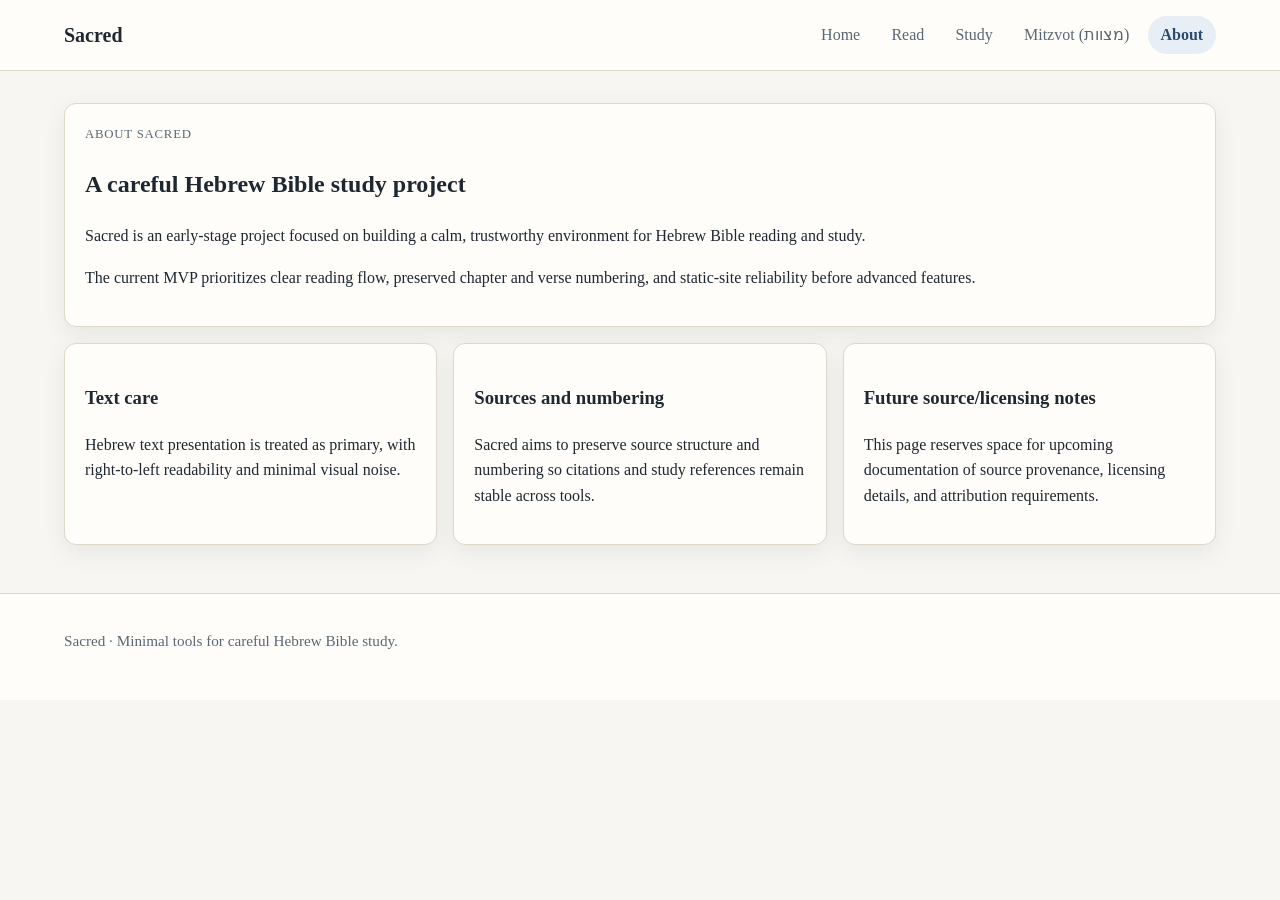
==== about/index.html @ 37548389 "Disable caching so Sacred site always loads newest version" ====
<!doctype html>
<html lang="en">
  <head>
    <meta charset="UTF-8" />
    <meta name="viewport" content="width=device-width, initial-scale=1.0" />
    <meta http-equiv="Cache-Control" content="no-cache, no-store, must-revalidate" />
    <meta http-equiv="Pragma" content="no-cache" />
    <meta http-equiv="Expires" content="0" />
    <title>Sacred · About</title>
    <link rel="stylesheet" href="../assets/css/styles.css?v=1.0.0" />
  </head>
  <body data-page="about">
    <header class="site-header">
      <div class="header-inner">
        <h1 class="brand">Sacred</h1>
        <nav class="site-nav" aria-label="Primary navigation">
          <a data-nav-key="home" href="../">Home</a>
          <a data-nav-key="read" href="../hebrew-bible/">Read</a>
          <a data-nav-key="study" href="../sacred-study.html">Study</a>
          <a data-nav-key="mitzvot" href="../mitzvot/">Mitzvot (מצוות)</a>
          <a data-nav-key="about" href="./">About</a>
        </nav>
      </div>
    </header>

    <main class="page-main">
      <section class="card">
        <p class="kicker">About Sacred</p>
        <h2>A careful Hebrew Bible study project</h2>
        <p>
          Sacred is an early-stage project focused on building a calm, trustworthy environment for Hebrew Bible reading and study.
        </p>
        <p>
          The current MVP prioritizes clear reading flow, preserved chapter and verse numbering, and static-site reliability before advanced features.
        </p>
      </section>

      <section class="grid" aria-label="Project principles">
        <article class="card">
          <h3>Text care</h3>
          <p>
            Hebrew text presentation is treated as primary, with right-to-left readability and minimal visual noise.
          </p>
        </article>

        <article class="card">
          <h3>Sources and numbering</h3>
          <p>
            Sacred aims to preserve source structure and numbering so citations and study references remain stable across tools.
          </p>
        </article>

        <article class="card">
          <h3>Future source/licensing notes</h3>
          <p>
            This page reserves space for upcoming documentation of source provenance, licensing details, and attribution requirements.
          </p>
        </article>
      </section>
    </main>

    <footer class="site-footer">
      <div class="footer-inner">
        <p>Sacred · Minimal tools for careful Hebrew Bible study.</p>
      </div>
    </footer>

    <script src="../assets/js/main.js?v=1.0.0"></script>
  </body>
</html>
---- assets/css/styles.css ----
:root {
  --bg: #f7f6f2;
  --surface: #fffdf9;
  --text: #1f2731;
  --muted: #5a6774;
  --line: #ded7cc;
  --accent: #2c4a6f;
  --accent-soft: #e8eef6;
  --max-width: 72rem;
  --radius: 12px;
  --shadow: 0 8px 22px rgba(39, 50, 67, 0.08);
}

* {
  box-sizing: border-box;
}

body {
  margin: 0;
  font-family: "Noto Serif", "Georgia", serif;
  color: var(--text);
  background: var(--bg);
  line-height: 1.6;
}

a {
  color: inherit;
}

.site-header,
.site-footer {
  background: var(--surface);
  border-bottom: 1px solid var(--line);
}

.site-footer {
  border-top: 1px solid var(--line);
  border-bottom: 0;
  margin-top: 3rem;
}

.header-inner,
.footer-inner,
.page-main {
  width: min(100% - 2rem, var(--max-width));
  margin: 0 auto;
}

.header-inner {
  display: flex;
  align-items: center;
  justify-content: space-between;
  gap: 1rem;
  padding: 1rem 0;
}

.brand {
  margin: 0;
  font-size: 1.25rem;
}

.site-nav {
  display: flex;
  gap: 0.35rem;
  flex-wrap: wrap;
}

.site-nav a {
  text-decoration: none;
  padding: 0.4rem 0.8rem;
  border-radius: 999px;
  color: var(--muted);
  transition: background-color 120ms ease;
}

.site-nav a:hover,
.site-nav a:focus-visible {
  background: var(--accent-soft);
  color: var(--accent);
}

.site-nav a.is-active {
  background: var(--accent-soft);
  color: var(--accent);
  font-weight: 600;
}

.page-main {
  padding: 2rem 0 0;
}

.card {
  background: var(--surface);
  border: 1px solid var(--line);
  border-radius: var(--radius);
  box-shadow: var(--shadow);
  padding: 1.25rem;
}

.hero {
  padding: 2rem;
}

.hero h2 {
  margin: 0.5rem 0;
  font-size: clamp(1.8rem, 3vw, 2.5rem);
  line-height: 1.2;
}

.kicker {
  margin: 0;
  color: var(--muted);
  letter-spacing: 0.06em;
  text-transform: uppercase;
  font-size: 0.8rem;
}

.button {
  display: inline-block;
  text-decoration: none;
  padding: 0.75rem 1.1rem;
  border-radius: 8px;
  background: var(--accent);
  color: #fff;
  margin-top: 0.8rem;
  border: 1px solid transparent;
  cursor: pointer;
}

.button-secondary {
  background: transparent;
  border-color: var(--line);
  color: var(--accent);
}

.hero-actions {
  display: flex;
  gap: 0.75rem;
  flex-wrap: wrap;
}

.hero-actions .button {
  margin-top: 0.2rem;
}

.stats-grid {
  margin-top: 1rem;
  display: grid;
  gap: 1rem;
  grid-template-columns: repeat(auto-fit, minmax(12rem, 1fr));
}

.stat-card {
  text-align: center;
}

.stat-value {
  font-size: clamp(1.75rem, 2.8vw, 2.3rem);
  line-height: 1.1;
  margin: 0.45rem 0;
  color: var(--accent);
  font-weight: 700;
}

.stat-label {
  margin: 0;
  color: var(--muted);
}

.grid {
  margin-top: 1rem;
  display: grid;
  gap: 1rem;
  grid-template-columns: repeat(auto-fit, minmax(14rem, 1fr));
}

.reader-layout {
  display: grid;
  gap: 1rem;
  grid-template-columns: repeat(auto-fit, minmax(14rem, 1fr));
}

.reader-layout .card:last-child {
  grid-column: 1 / -1;
}

label {
  display: block;
  font-size: 0.9rem;
  color: var(--muted);
  margin-bottom: 0.35rem;
}

select {
  width: 100%;
  border: 1px solid var(--line);
  border-radius: 8px;
  font: inherit;
  padding: 0.55rem 0.7rem;
  background: #fff;
}

.reader-status {
  margin: 0 0 0.85rem;
  color: var(--muted);
}

.verse-list {
  margin: 0;
  padding: 0;
  list-style: none;
}

.verse-list li {
  display: grid;
  gap: 0.55rem;
  grid-template-columns: 3ch minmax(0, 1fr);
  border-bottom: 1px solid #ece7dd;
  padding: 0.8rem 0;
}

.verse-list li:last-child {
  border-bottom: 0;
}

.verse-number {
  color: var(--muted);
  font-size: 0.9rem;
}

.hebrew-text {
  direction: rtl;
  text-align: right;
  font-size: 1.1rem;
  line-height: 1.9;
  letter-spacing: 0.02em;
}

.footer-inner {
  padding: 1.2rem 0 2rem;
  color: var(--muted);
  font-size: 0.95rem;
}

@media (max-width: 700px) {
  .header-inner {
    flex-direction: column;
    align-items: flex-start;
  }

  .hero {
    padding: 1.25rem;
  }
}

.home-search-form {
  margin-top: 0.8rem;
}

.search-intro {
  margin: 0;
  color: var(--muted);
}

kbd {
  font-family: ui-monospace, SFMono-Regular, Menlo, monospace;
  font-size: 0.85em;
  border: 1px solid var(--line);
  border-bottom-width: 2px;
  border-radius: 6px;
  padding: 0.05rem 0.35rem;
  background: #fff;
}

.home-search-row {
  margin-top: 0.5rem;
  display: flex;
  gap: 0.65rem;
  align-items: center;
  flex-wrap: wrap;
}

.home-search-row input {
  flex: 1;
  min-width: 16rem;
  border: 1px solid var(--line);
  border-radius: 8px;
  font: inherit;
  padding: 0.65rem 0.75rem;
  background: #fff;
}

.home-search-row .button {
  margin-top: 0;
}

.home-search-status {
  margin: 0.9rem 0 0;
  color: var(--muted);
}

.home-search-results {
  margin: 0.6rem 0 0;
  padding-left: 1.2rem;
  display: grid;
  gap: 0.75rem;
}

.home-search-results li {
  border-bottom: 1px solid #ece7dd;
  padding-bottom: 0.7rem;
}

.home-search-results li:last-child {
  border-bottom: 0;
}

.home-result-reference {
  color: var(--accent);
}

.home-result-text {
  margin: 0.2rem 0 0;
}

.home-search-navigation {
  margin-top: 0.8rem;
  display: flex;
  align-items: center;
  gap: 0.6rem;
  flex-wrap: wrap;
}

.home-search-position {
  margin: 0;
  color: var(--muted);
  min-width: 8.5rem;
}

.home-search-navigation .button {
  margin-top: 0;
}

.home-passage-form {
  margin-top: 0.8rem;
}

.home-passage-grid {
  display: grid;
  grid-template-columns: repeat(auto-fit, minmax(11rem, 1fr));
  gap: 0.75rem;
}

.home-passage-grid input {
  width: 100%;
  border: 1px solid var(--line);
  border-radius: 8px;
  font: inherit;
  padding: 0.55rem 0.7rem;
  background: #fff;
}

.spotlight-reference {
  margin: 0.75rem 0 0;
  color: var(--accent);
  font-weight: 600;
}

.spotlight-text {
  margin: 0.55rem 0 0;
  padding-left: 0.9rem;
  border-left: 3px solid var(--line);
  color: var(--text);
}

textarea,
input[type='text'],
input[type='number'],
input[type='search'] {
  width: 100%;
  border: 1px solid var(--line);
  border-radius: 8px;
  font: inherit;
  padding: 0.55rem 0.7rem;
  background: #fff;
}

.tree-of-life {
  margin: 0;
  padding: 0;
  list-style: none;
  display: grid;
  gap: 0.5rem;
  grid-template-columns: repeat(auto-fit, minmax(8rem, 1fr));
}

.tree-node {
  border: 1px solid var(--line);
  border-radius: 8px;
  padding: 0.45rem 0.6rem;
  background: #fff;
  text-align: center;
}

.tree-node.is-active {
  background: var(--accent-soft);
  border-color: var(--accent);
  color: var(--accent);
  font-weight: 600;
}

.triplet-grid {
  margin-top: 1rem;
  display: grid;
  gap: 0.5rem;
  grid-template-columns: repeat(auto-fit, minmax(8rem, 1fr));
}

.triplet-card {
  border: 1px solid var(--line);
  border-radius: 8px;
  padding: 0.45rem 0.6rem;
  background: #fff;
}

.study-form {
  margin-top: 0.8rem;
}

.study-row {
  display: grid;
  grid-template-columns: 1fr 1fr auto;
  gap: 0.6rem;
  align-items: end;
}

.study-list {
  margin: 0.8rem 0 0;
  padding-left: 1.2rem;
  display: grid;
  gap: 0.4rem;
}

.tree-svg {
  width: 100%;
  max-width: 22rem;
  display: block;
  margin: 0.5rem auto;
}

#gematria-heatmap-canvas {
  width: 100%;
  height: auto;
  border: 1px solid var(--line);
  border-radius: 8px;
  margin-top: 0.75rem;
  background: #fff;
}

@media (max-width: 760px) {
  .study-row {
    grid-template-columns: 1fr;
  }
}


@keyframes treeFlow {
  from {
    stroke-dashoffset: 0;
  }
  to {
    stroke-dashoffset: -26;
  }
}

#tree-sefirot-nodes g[data-state='highlighted'] text {
  fill: var(--accent);
  font-weight: 700;
}

.mitzvot-controls {
  margin-top: 0.8rem;
  display: grid;
  gap: 0.65rem;
  grid-template-columns: repeat(auto-fit, minmax(12rem, 1fr));
  align-items: end;
}

.mitzvot-controls label {
  margin-bottom: 0.2rem;
}

.mitzvot-grid {
  margin-top: 0.75rem;
  max-height: 38rem;
  overflow: auto;
  display: grid;
  gap: 0.75rem;
  grid-template-columns: repeat(auto-fit, minmax(16rem, 1fr));
  padding-right: 0.25rem;
}

.mitzvot-page-tabs {
  margin-top: 0.75rem;
  display: flex;
  flex-wrap: wrap;
  gap: 0.45rem;
}

.mitzvot-page-tab {
  border: 1px solid var(--line);
  border-radius: 999px;
  background: #fff;
  color: var(--ink);
  font-size: 0.88rem;
  padding: 0.28rem 0.7rem;
  cursor: pointer;
}

.mitzvot-page-tab:hover,
.mitzvot-page-tab:focus-visible {
  border-color: var(--accent);
  color: var(--accent);
}

.mitzvot-page-tab.is-active {
  background: rgba(84, 119, 94, 0.12);
  border-color: var(--accent);
  color: var(--accent);
  font-weight: 600;
}

.mitzvah-card {
  border: 1px solid var(--line);
  border-radius: 10px;
  background: #fff;
  padding: 0.9rem;
}

.mitzvah-number {
  margin: 0;
  color: var(--accent);
  font-weight: 600;
  font-size: 0.95rem;
}

.mitzvah-hebrew {
  direction: rtl;
  text-align: right;
  font-size: 1.05rem;
  margin: 0.35rem 0 0.45rem;
}

.mitzvah-meta {
  margin: 0;
  display: grid;
  gap: 0.2rem;
}

.mitzvah-meta div {
  display: flex;
  gap: 0.35rem;
  flex-wrap: wrap;
}

.mitzvah-meta dt {
  font-weight: 700;
}

.mitzvah-meta dd {
  margin: 0;
}

.mitzvah-card .button {
  margin-top: 0.55rem;
}

.mitzvah-highlight {
  outline: 3px solid gold;
  background: rgba(255, 215, 0, 0.15);
  transition: all 0.5s ease;
  animation: mitzvahHighlightPulse 1s ease-in-out 3;
}

@keyframes mitzvahHighlightPulse {
  0%, 100% {
    box-shadow: 0 0 0 rgba(255, 215, 0, 0);
  }
  50% {
    box-shadow: 0 0 0.8rem rgba(255, 215, 0, 0.45);
  }
}
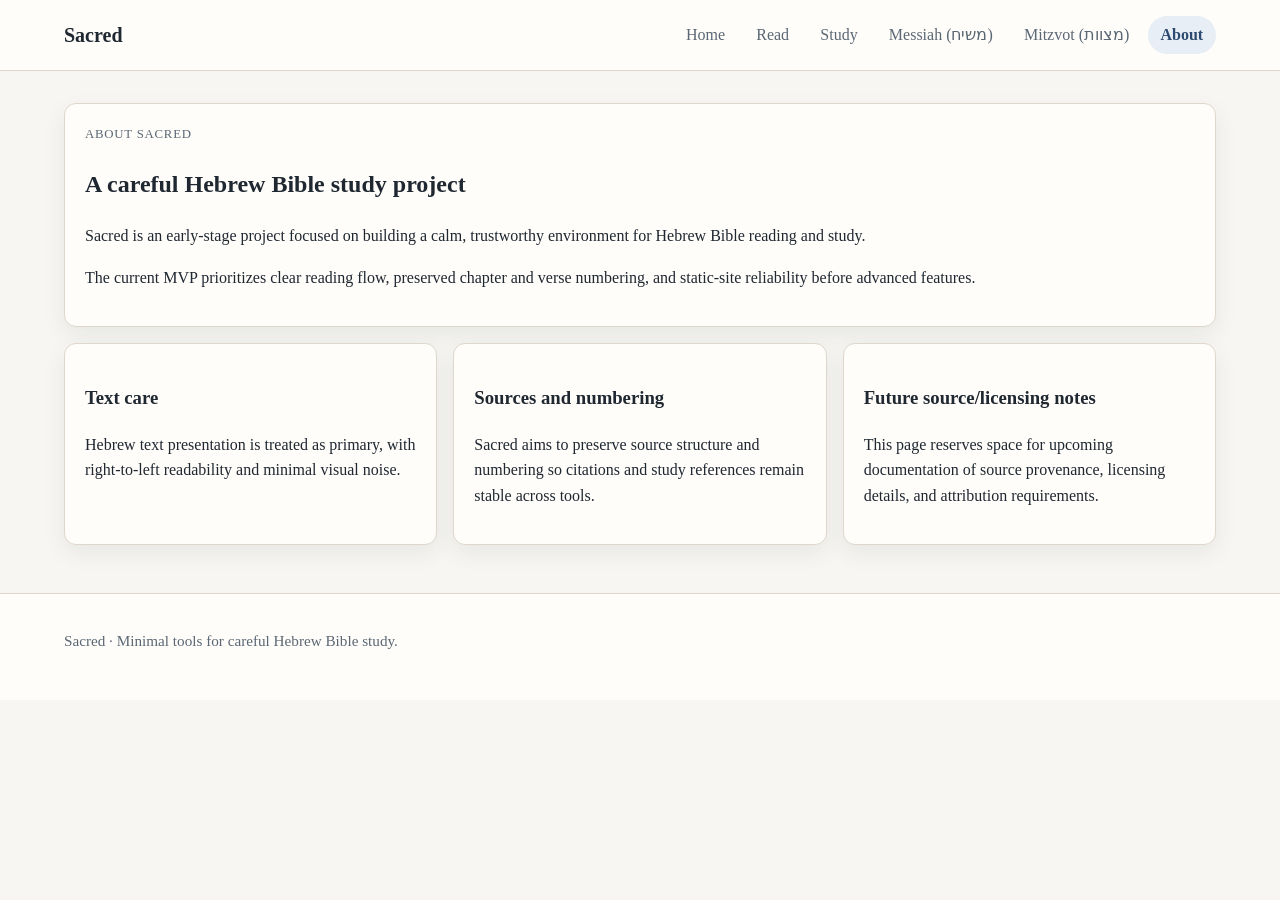
==== commit 8557cd6f: "Create dedicated Messiah explorer page" ====
--- a/about/index.html
+++ b/about/index.html
@@ -17,6 +17,7 @@
           <a data-nav-key="home" href="../">Home</a>
           <a data-nav-key="read" href="../hebrew-bible/">Read</a>
           <a data-nav-key="study" href="../sacred-study.html">Study</a>
+          <a data-nav-key="messiah" href="../messiah/">Messiah (משיח)</a>
           <a data-nav-key="mitzvot" href="../mitzvot/">Mitzvot (מצוות)</a>
           <a data-nav-key="about" href="./">About</a>
         </nav>
--- a/assets/css/styles.css
+++ b/assets/css/styles.css
@@ -427,6 +427,105 @@
   margin-top: 0.8rem;
 }
 
+.study-layout {
+  display: grid;
+  grid-template-columns: 1fr 1fr;
+  grid-template-rows: auto auto auto;
+  gap: 24px;
+  max-width: 1400px;
+  margin: auto;
+  padding: 20px;
+}
+
+.panel {
+  background: #111;
+  border: 1px solid #333;
+  border-radius: 10px;
+  padding: 16px;
+  color: #f7f6f2;
+}
+
+.panel a {
+  color: #f7f6f2;
+}
+
+.panel .button {
+  background: #2c4a6f;
+}
+
+.panel :is(input[type='text'], input[type='number'], input[type='search'], textarea) {
+  background: #171717;
+  border-color: #333;
+  color: #f7f6f2;
+}
+
+.panel label,
+.panel .reader-status,
+.panel .kicker {
+  color: #c3c8d0;
+}
+
+.panel-title {
+  font-size: 18px;
+  margin: 0 0 10px;
+  border-bottom: 1px solid #333;
+  padding-bottom: 6px;
+}
+
+.verse-panel {
+  grid-column: 1;
+}
+
+.gematria-panel {
+  grid-column: 2;
+}
+
+.tree-panel {
+  grid-column: span 2;
+}
+
+.divine-panel {
+  grid-column: 1;
+}
+
+.commentary-panel {
+  grid-column: 2;
+}
+
+.gematria-layout {
+  display: grid;
+  grid-template-columns: 1fr 1fr;
+  gap: 16px;
+}
+
+.gematria-summary,
+.gematria-breakdown {
+  min-width: 0;
+}
+
+.study-grid-two {
+  display: grid;
+  grid-template-columns: 1fr 1fr;
+  gap: 0.9rem;
+}
+
+.study-highlight {
+  margin: 0.75rem 0 0;
+  font-weight: 600;
+}
+
+.study-list-columns {
+  grid-template-columns: repeat(auto-fit, minmax(11rem, 1fr));
+  padding-left: 1rem;
+}
+
+.hebrew {
+  font-family: 'Noto Serif Hebrew', 'SBL Hebrew', serif;
+  font-size: 28px;
+  direction: rtl;
+  line-height: 1.8;
+}
+
 .study-row {
   display: grid;
   grid-template-columns: 1fr 1fr auto;
@@ -441,9 +540,46 @@
   gap: 0.4rem;
 }
 
+
+
+#tree-paths .tree-path {
+  stroke: #9aa7b6;
+  stroke-width: 2;
+  fill: none;
+  transition: stroke 140ms ease, stroke-width 140ms ease, opacity 140ms ease;
+  cursor: pointer;
+}
+
+#tree-paths .tree-path[data-state='hover'],
+#tree-paths .tree-path[data-highlight='word-match'] {
+  stroke: var(--accent);
+  stroke-width: 3;
+}
+
+#tree-path-labels .tree-path-letter {
+  fill: #34506f;
+  font-size: 12px;
+  font-family: 'Noto Serif Hebrew', 'SBL Hebrew', serif;
+  text-anchor: middle;
+  dominant-baseline: middle;
+  paint-order: stroke;
+  stroke: #fff;
+  stroke-width: 3px;
+  pointer-events: none;
+}
+
+.tree-tooltip {
+  margin-top: 0.5rem;
+  border: 1px solid var(--line);
+  border-radius: 8px;
+  padding: 0.45rem 0.65rem;
+  background: #fff;
+  font-size: 0.9rem;
+}
 .tree-svg {
   width: 100%;
-  max-width: 22rem;
+  max-width: 100%;
+  min-height: 28rem;
   display: block;
   margin: 0.5rem auto;
 }
@@ -459,6 +595,28 @@
 
 @media (max-width: 760px) {
   .study-row {
+    grid-template-columns: 1fr;
+  }
+}
+
+@media (max-width: 900px) {
+  .study-layout {
+    grid-template-columns: 1fr;
+  }
+
+  .tree-panel {
+    grid-column: span 1;
+  }
+
+  .verse-panel,
+  .gematria-panel,
+  .divine-panel,
+  .commentary-panel {
+    grid-column: 1;
+  }
+
+  .gematria-layout,
+  .study-grid-two {
     grid-template-columns: 1fr;
   }
 }
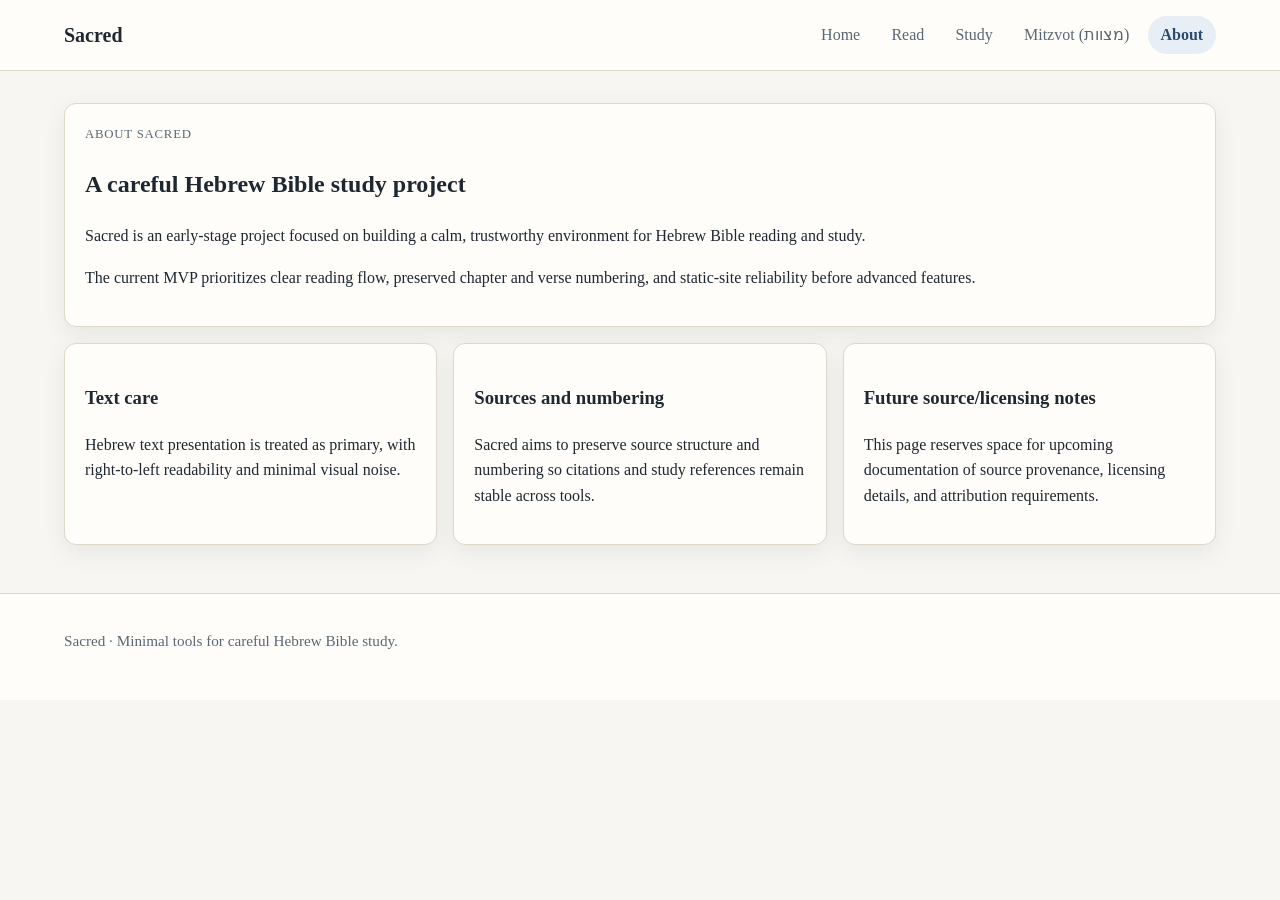
==== commit 6c21a910: "Remove Messiah page and navigation references" ====
--- a/about/index.html
+++ b/about/index.html
@@ -17,7 +17,6 @@
           <a data-nav-key="home" href="../">Home</a>
           <a data-nav-key="read" href="../hebrew-bible/">Read</a>
           <a data-nav-key="study" href="../sacred-study.html">Study</a>
-          <a data-nav-key="messiah" href="../messiah/">Messiah (משיח)</a>
           <a data-nav-key="mitzvot" href="../mitzvot/">Mitzvot (מצוות)</a>
           <a data-nav-key="about" href="./">About</a>
         </nav>
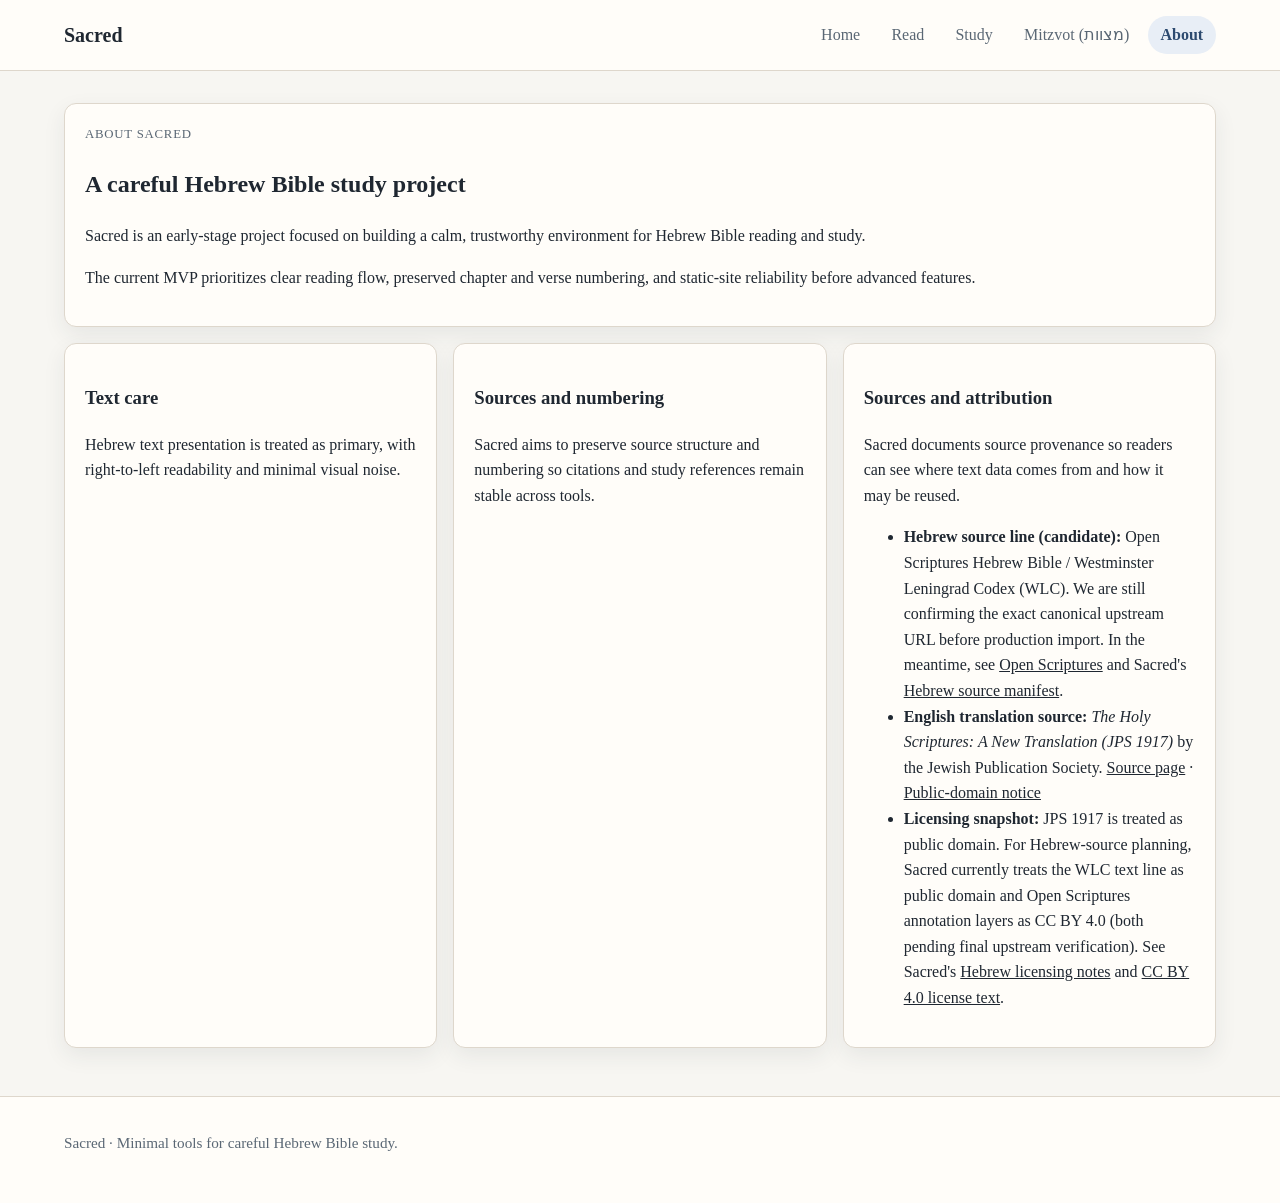
==== commit 6c07359e: "Add source and licensing links to about page" ====
--- a/about/index.html
+++ b/about/index.html
@@ -51,10 +51,36 @@
         </article>
 
         <article class="card">
-          <h3>Future source/licensing notes</h3>
+          <h3>Sources and attribution</h3>
           <p>
-            This page reserves space for upcoming documentation of source provenance, licensing details, and attribution requirements.
+            Sacred documents source provenance so readers can see where text data comes from and how it may be reused.
           </p>
+          <ul>
+            <li>
+              <strong>Hebrew source line (candidate):</strong>
+              Open Scriptures Hebrew Bible / Westminster Leningrad Codex (WLC). We are still confirming the exact canonical upstream URL before production import.
+              In the meantime, see
+              <a href="https://openscriptures.github.io/" target="_blank" rel="noopener noreferrer">Open Scriptures</a>
+              and Sacred's
+              <a href="../reference/hebrew-bible/source-manifest.md">Hebrew source manifest</a>.
+            </li>
+            <li>
+              <strong>English translation source:</strong>
+              <em>The Holy Scriptures: A New Translation (JPS 1917)</em>
+              by the Jewish Publication Society.
+              <a href="https://jps.org/books/the-holy-scriptures-jps-1917/" target="_blank" rel="noopener noreferrer">Source page</a>
+              ·
+              <a href="https://jps.org/about-jps/jps-1917-edition-now-in-the-public-domain/" target="_blank" rel="noopener noreferrer">Public-domain notice</a>
+            </li>
+            <li>
+              <strong>Licensing snapshot:</strong>
+              JPS 1917 is treated as public domain. For Hebrew-source planning, Sacred currently treats the WLC text line as public domain and Open Scriptures annotation layers as CC BY 4.0 (both pending final upstream verification).
+              See Sacred's
+              <a href="../reference/hebrew-bible/license.md">Hebrew licensing notes</a>
+              and
+              <a href="https://creativecommons.org/licenses/by/4.0/" target="_blank" rel="noopener noreferrer">CC BY 4.0 license text</a>.
+            </li>
+          </ul>
         </article>
       </section>
     </main>
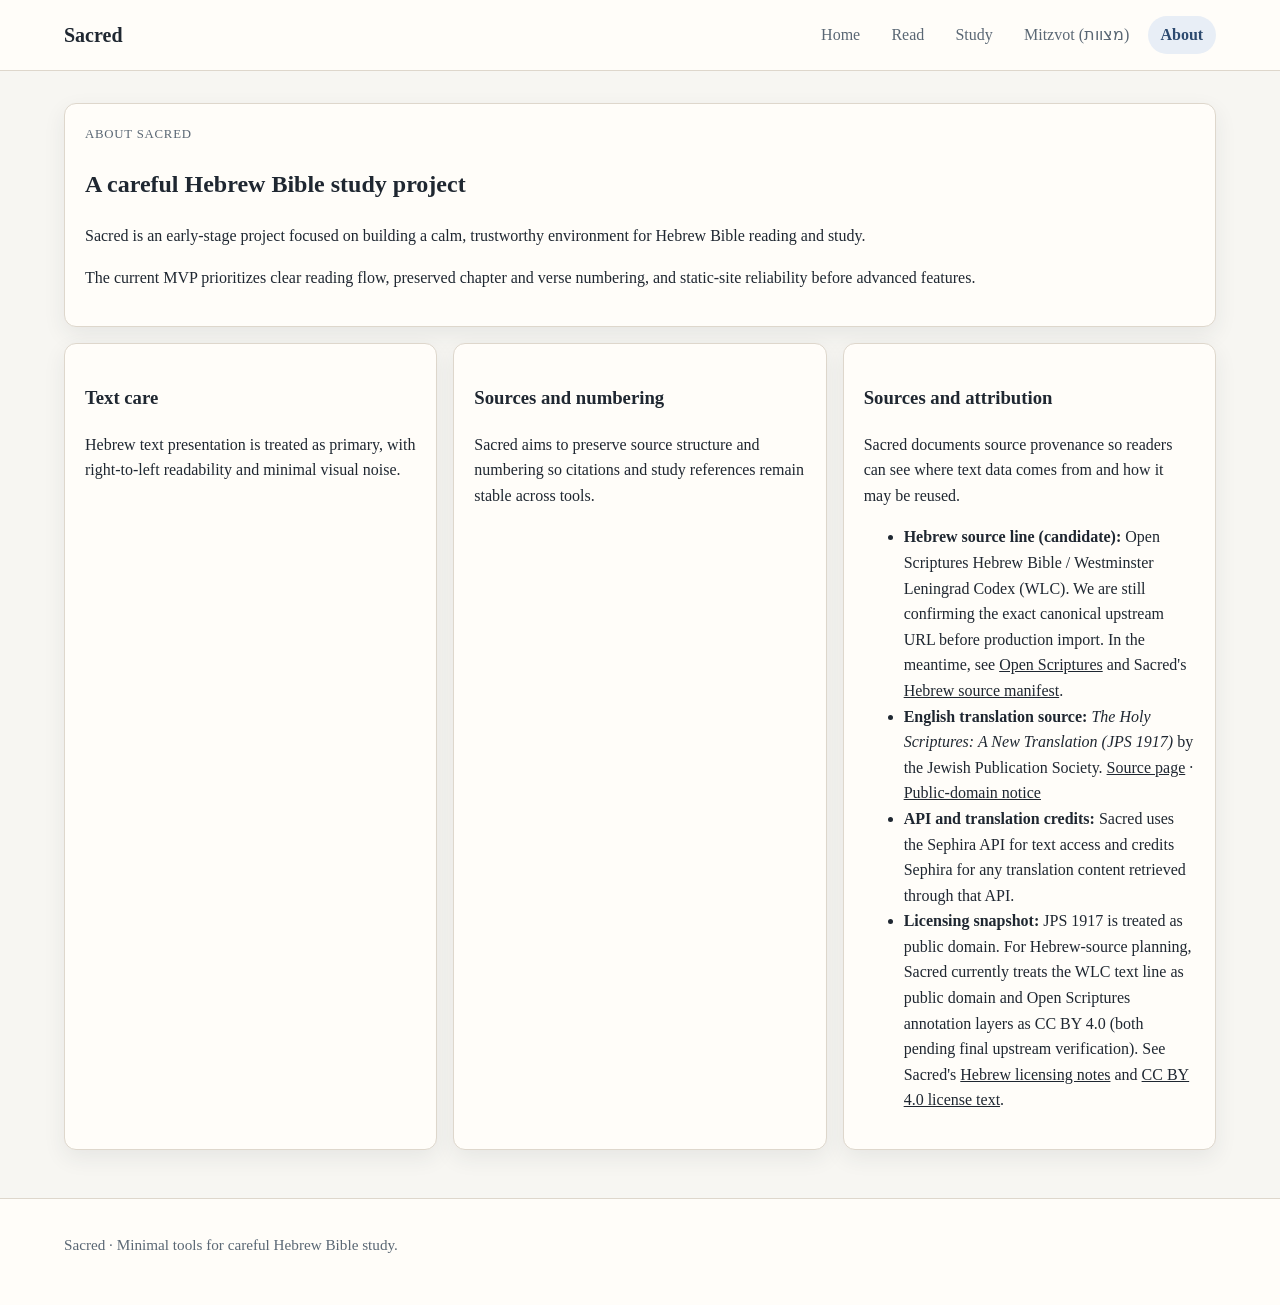
==== commit 4b5c0d5c: "Add Sephira API and translation credit on about page" ====
--- a/about/index.html
+++ b/about/index.html
@@ -73,6 +73,10 @@
               <a href="https://jps.org/about-jps/jps-1917-edition-now-in-the-public-domain/" target="_blank" rel="noopener noreferrer">Public-domain notice</a>
             </li>
             <li>
+              <strong>API and translation credits:</strong>
+              Sacred uses the Sephira API for text access and credits Sephira for any translation content retrieved through that API.
+            </li>
+            <li>
               <strong>Licensing snapshot:</strong>
               JPS 1917 is treated as public domain. For Hebrew-source planning, Sacred currently treats the WLC text line as public domain and Open Scriptures annotation layers as CC BY 4.0 (both pending final upstream verification).
               See Sacred's
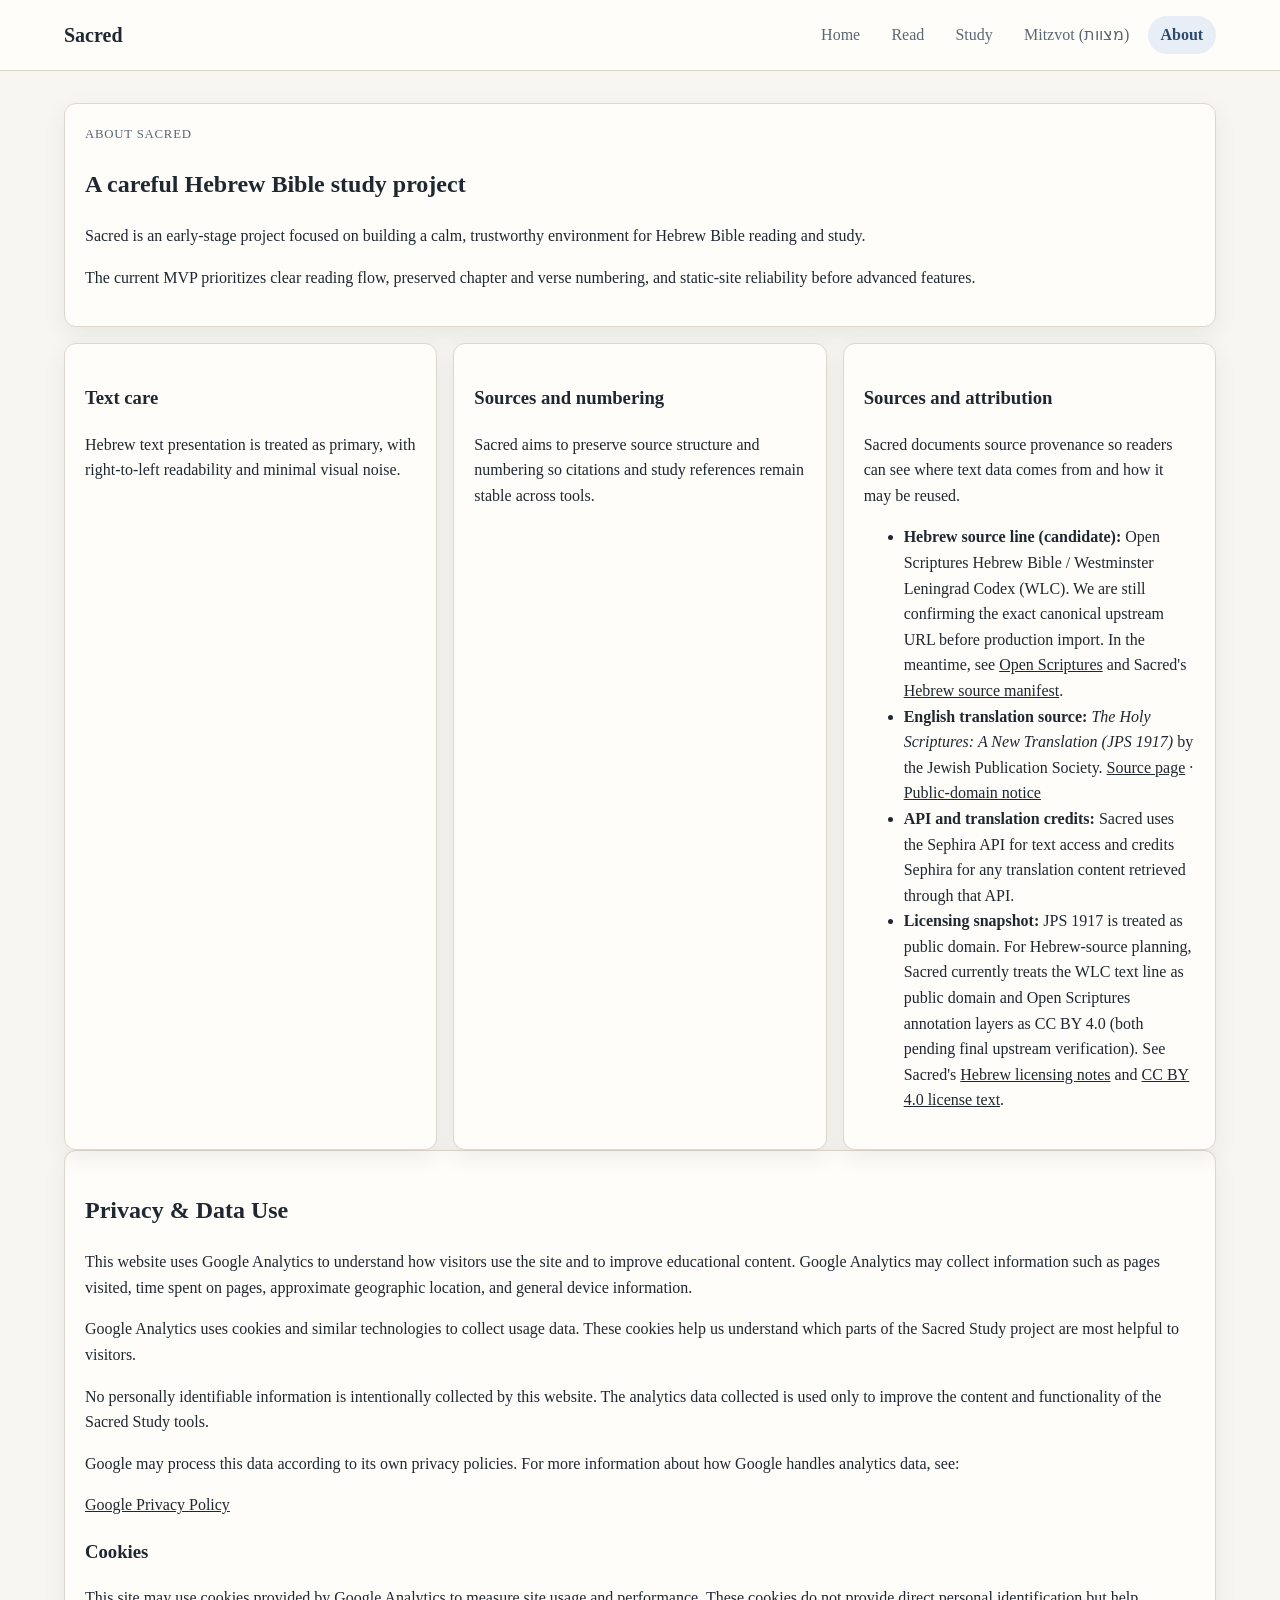
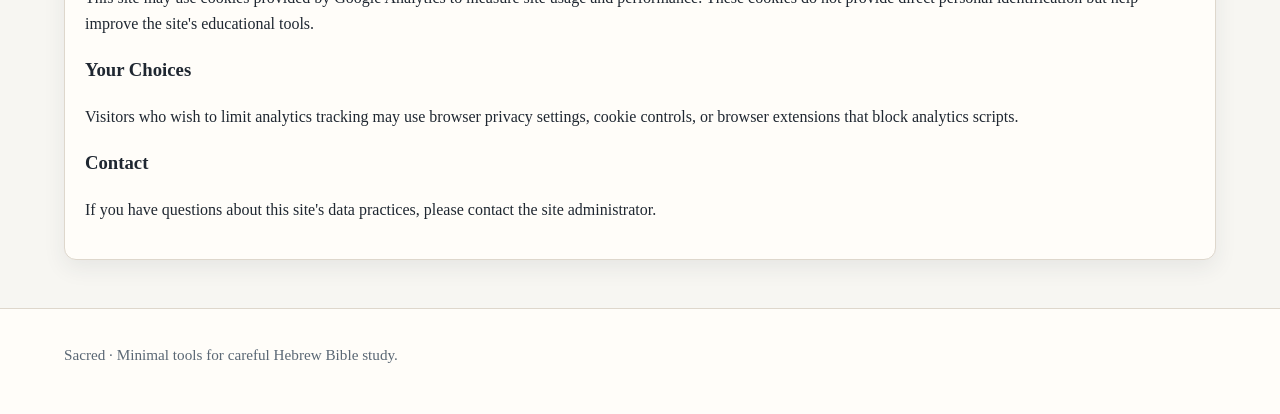
==== commit 1fa60254: "Add Privacy and Data Use disclosure for analytics cookies" ====
--- a/about/index.html
+++ b/about/index.html
@@ -1,6 +1,16 @@
 <!doctype html>
 <html lang="en">
   <head>
+<!-- Google tag (gtag.js) -->
+<script async src="https://www.googletagmanager.com/gtag/js?id=G-S98WZ4FP80"></script>
+<script>
+window.dataLayer = window.dataLayer || [];
+function gtag(){dataLayer.push(arguments);}
+gtag('js', new Date());
+
+gtag('config', 'G-S98WZ4FP80');
+</script>
+
     <meta charset="UTF-8" />
     <meta name="viewport" content="width=device-width, initial-scale=1.0" />
     <meta http-equiv="Cache-Control" content="no-cache, no-store, must-revalidate" />
@@ -87,6 +97,32 @@
           </ul>
         </article>
       </section>
+
+      <section class="card" aria-label="Privacy and data use">
+        <h2>Privacy &amp; Data Use</h2>
+
+        <p>This website uses Google Analytics to understand how visitors use the site and to improve educational content. Google Analytics may collect information such as pages visited, time spent on pages, approximate geographic location, and general device information.</p>
+
+        <p>Google Analytics uses cookies and similar technologies to collect usage data. These cookies help us understand which parts of the Sacred Study project are most helpful to visitors.</p>
+
+        <p>No personally identifiable information is intentionally collected by this website. The analytics data collected is used only to improve the content and functionality of the Sacred Study tools.</p>
+
+        <p>Google may process this data according to its own privacy policies. For more information about how Google handles analytics data, see:</p>
+
+        <p><a href="https://policies.google.com/privacy" target="_blank" rel="noopener noreferrer">Google Privacy Policy</a></p>
+
+        <h3>Cookies</h3>
+
+        <p>This site may use cookies provided by Google Analytics to measure site usage and performance. These cookies do not provide direct personal identification but help improve the site's educational tools.</p>
+
+        <h3>Your Choices</h3>
+
+        <p>Visitors who wish to limit analytics tracking may use browser privacy settings, cookie controls, or browser extensions that block analytics scripts.</p>
+
+        <h3>Contact</h3>
+
+        <p>If you have questions about this site's data practices, please contact the site administrator.</p>
+      </section>
     </main>
 
     <footer class="site-footer">
